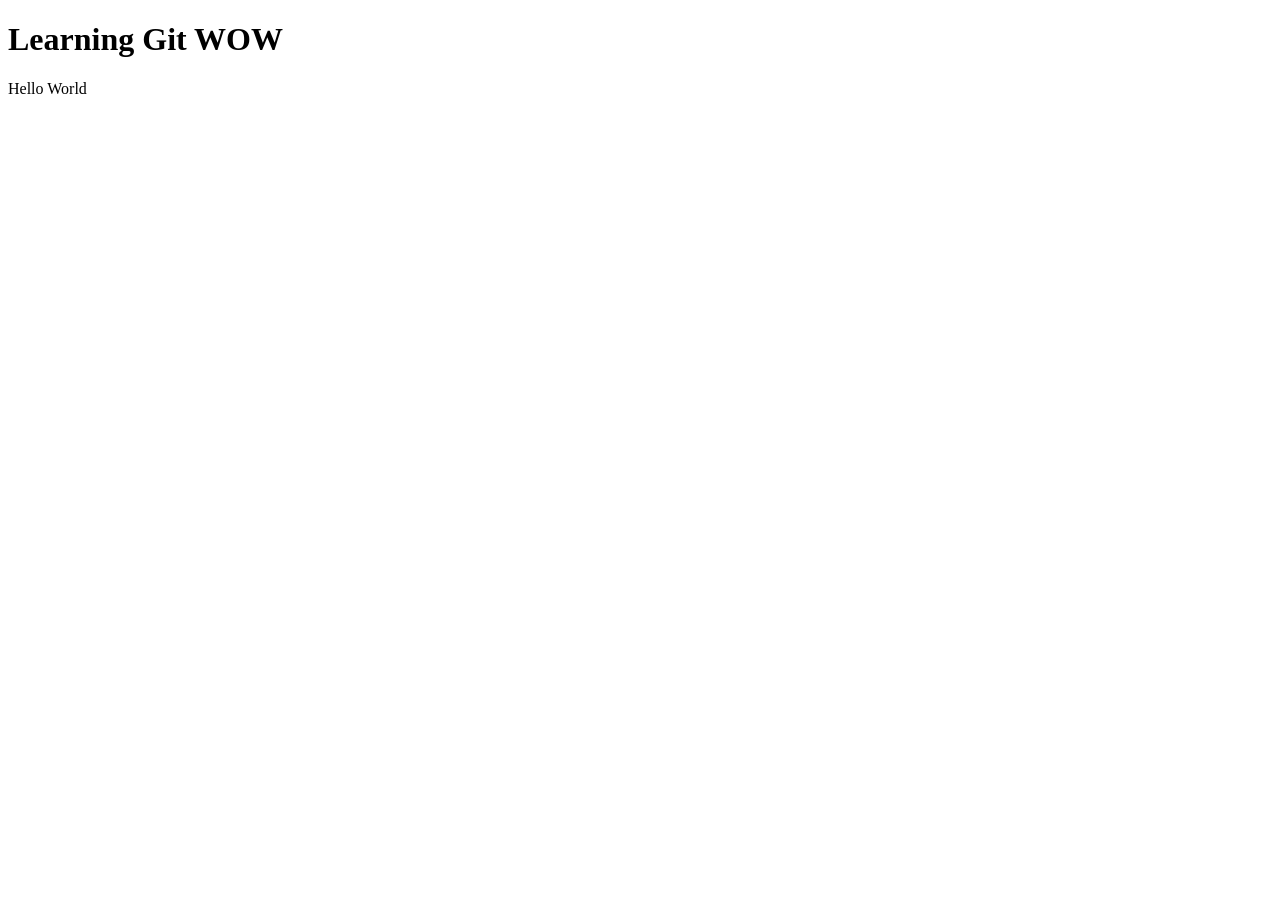
==== index.html @ 1390d3b0 "Create index.html Getting this off the ground." ====
<!DOCTYPE html>
<html lang="en">
<head>
    <meta charset="UTF-8">
    <meta name="viewport" content="width=device-width, initial-scale=1.0">
    <title>learning-git</title>
</head>
<body>
    <h1>Learning Git WOW</h1>
    <p>Hello World</p>
</body>
</html>
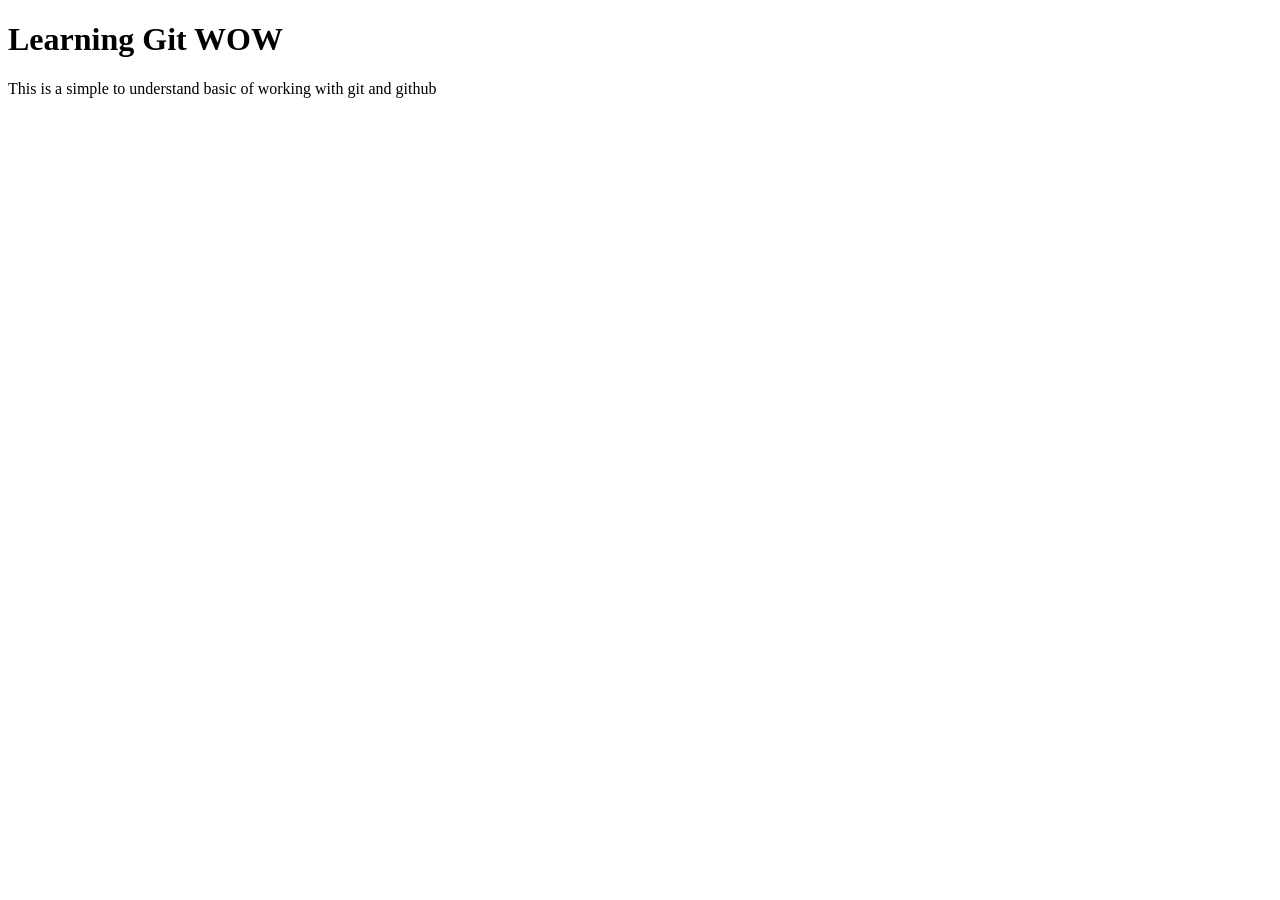
==== commit df40982c: "Add simple website description" ====
--- a/index.html
+++ b/index.html
@@ -7,6 +7,6 @@
 </head>
 <body>
     <h1>Learning Git WOW</h1>
-    <p>Hello World</p>
+    <p>This is a simple to understand basic of working with git and github</p>
 </body>
 </html>
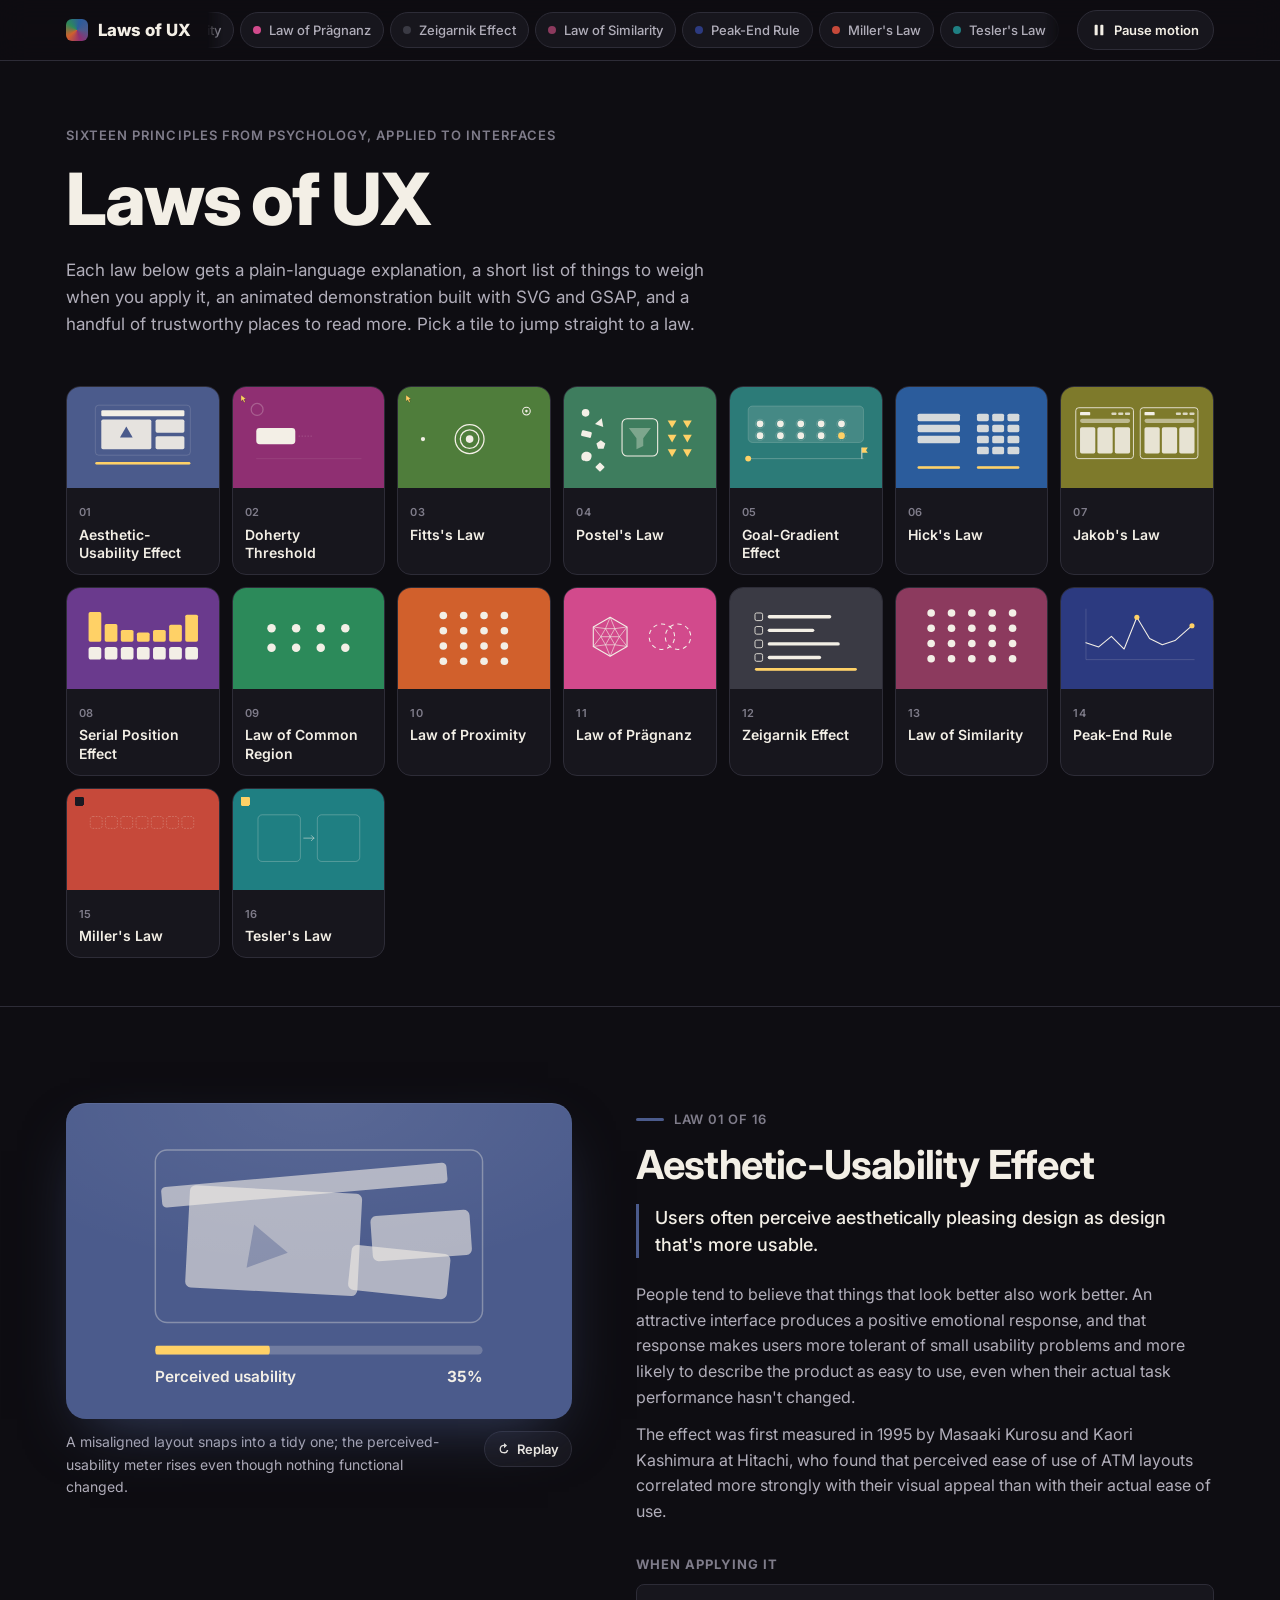
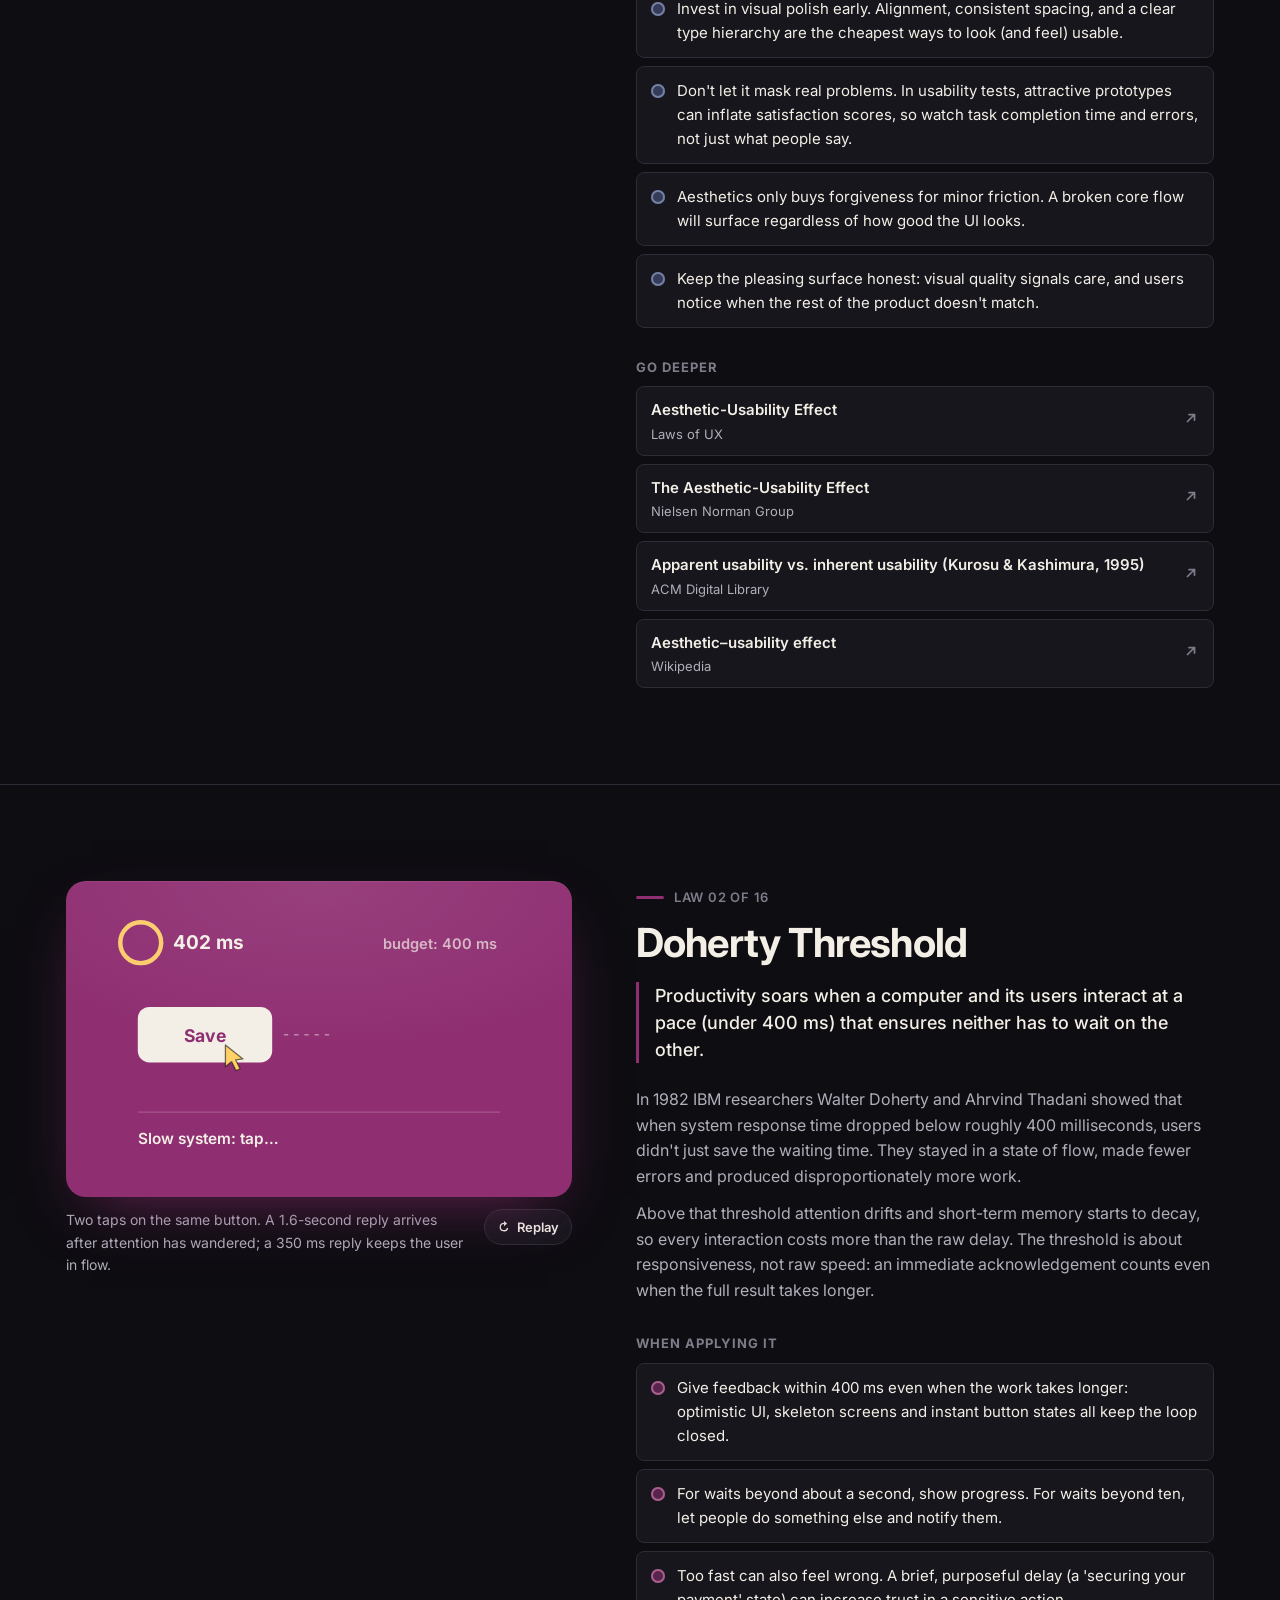
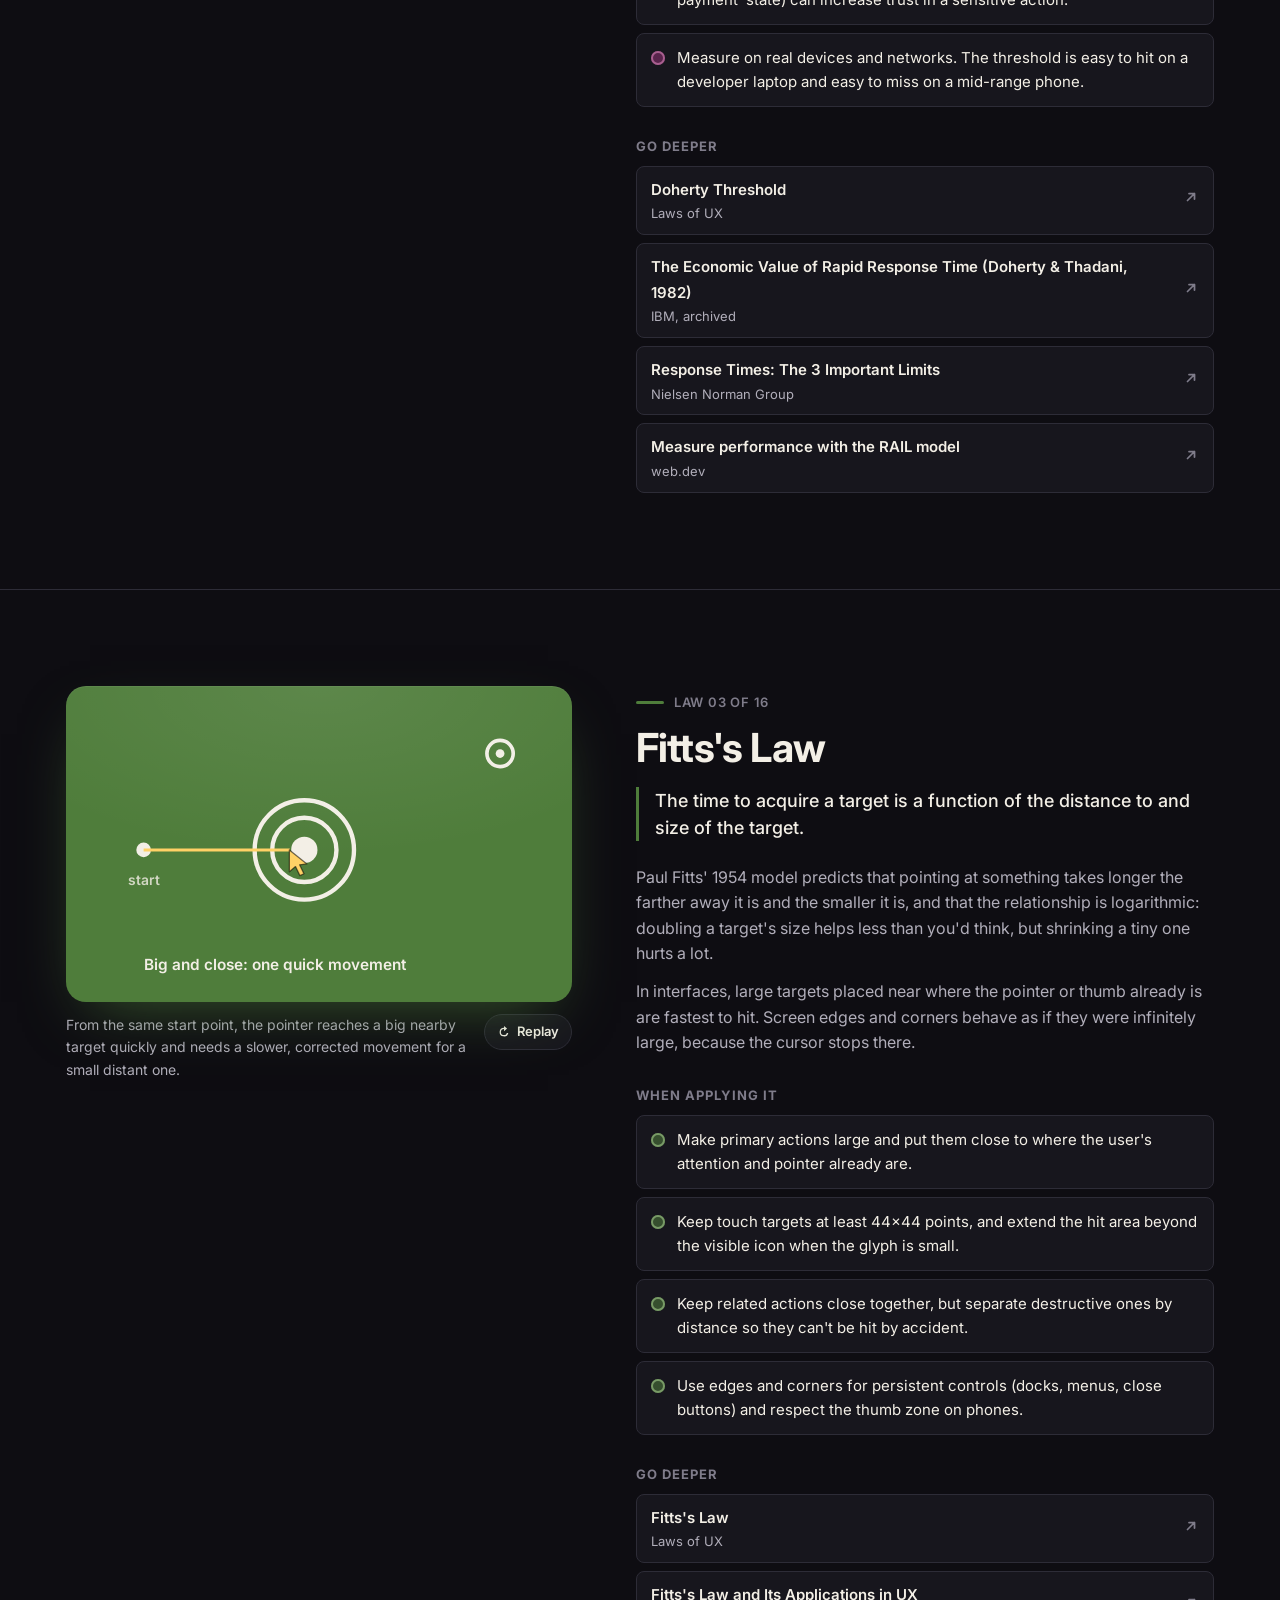
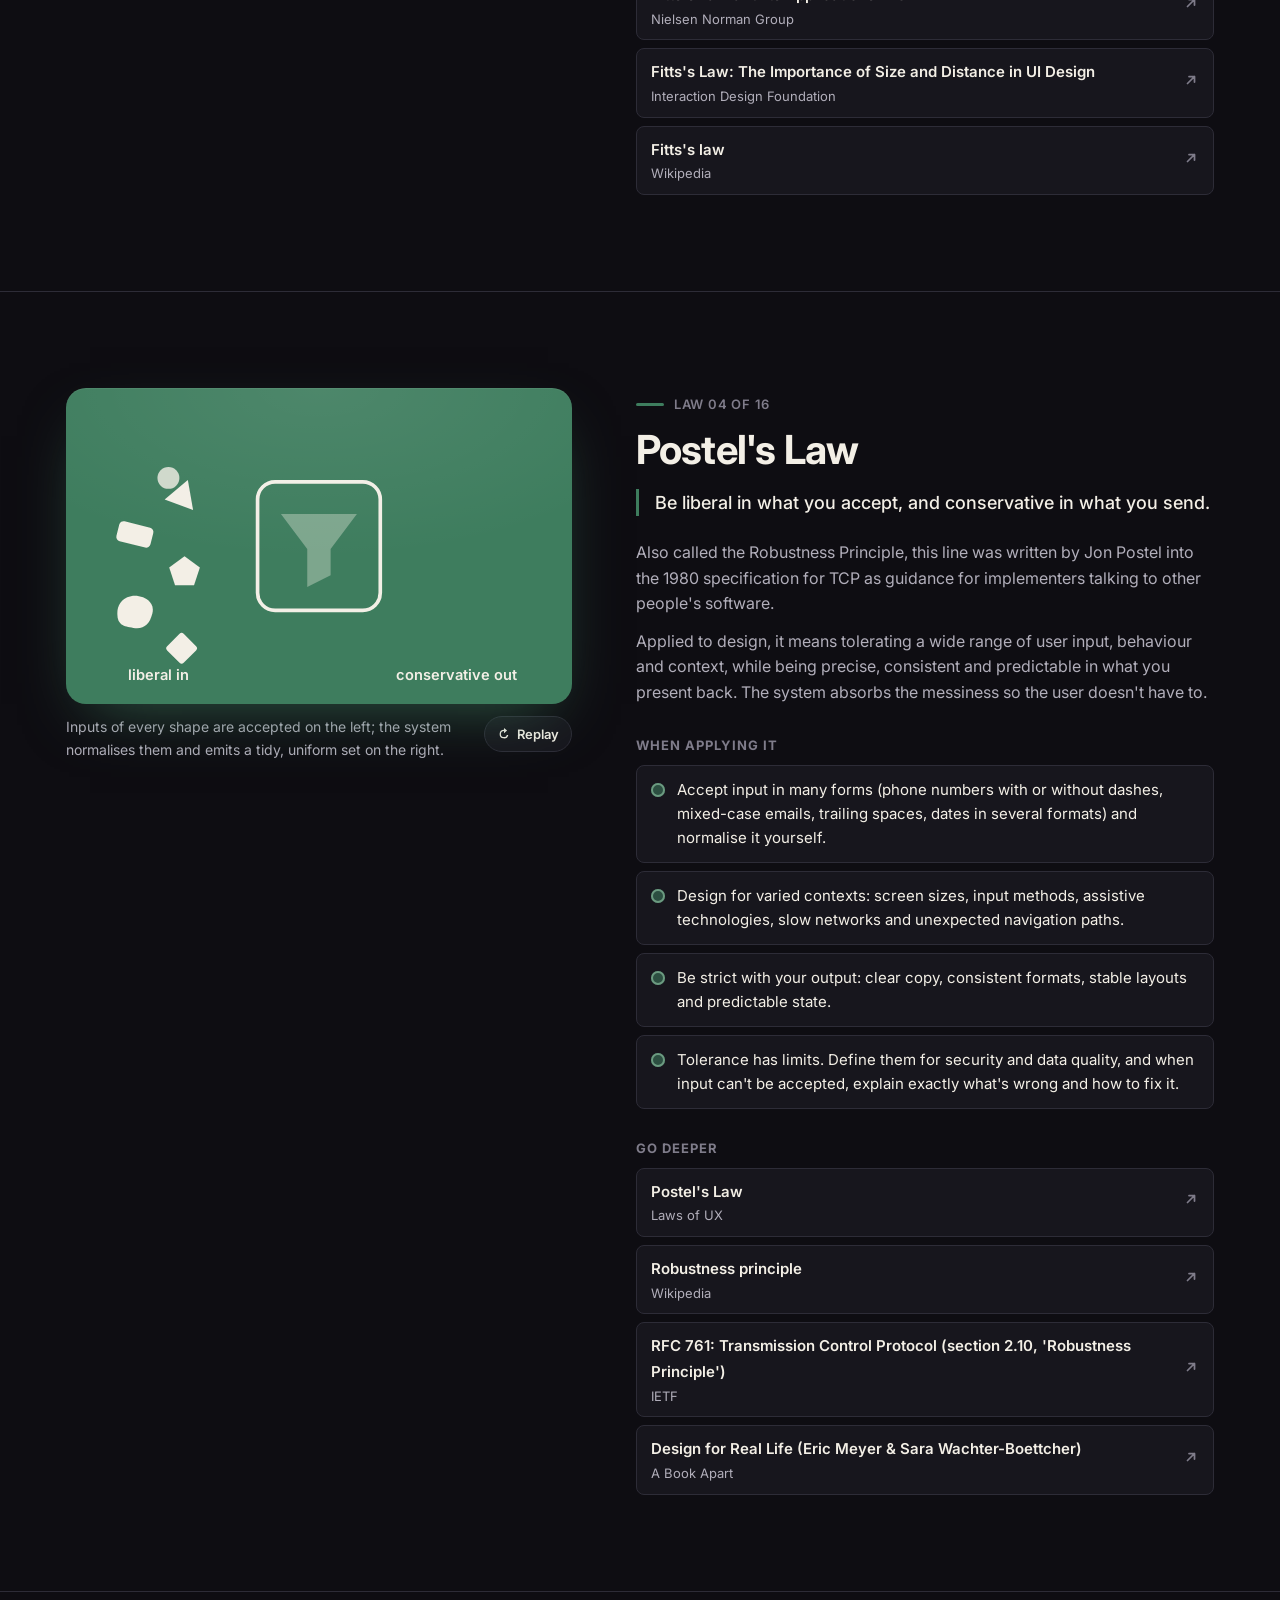
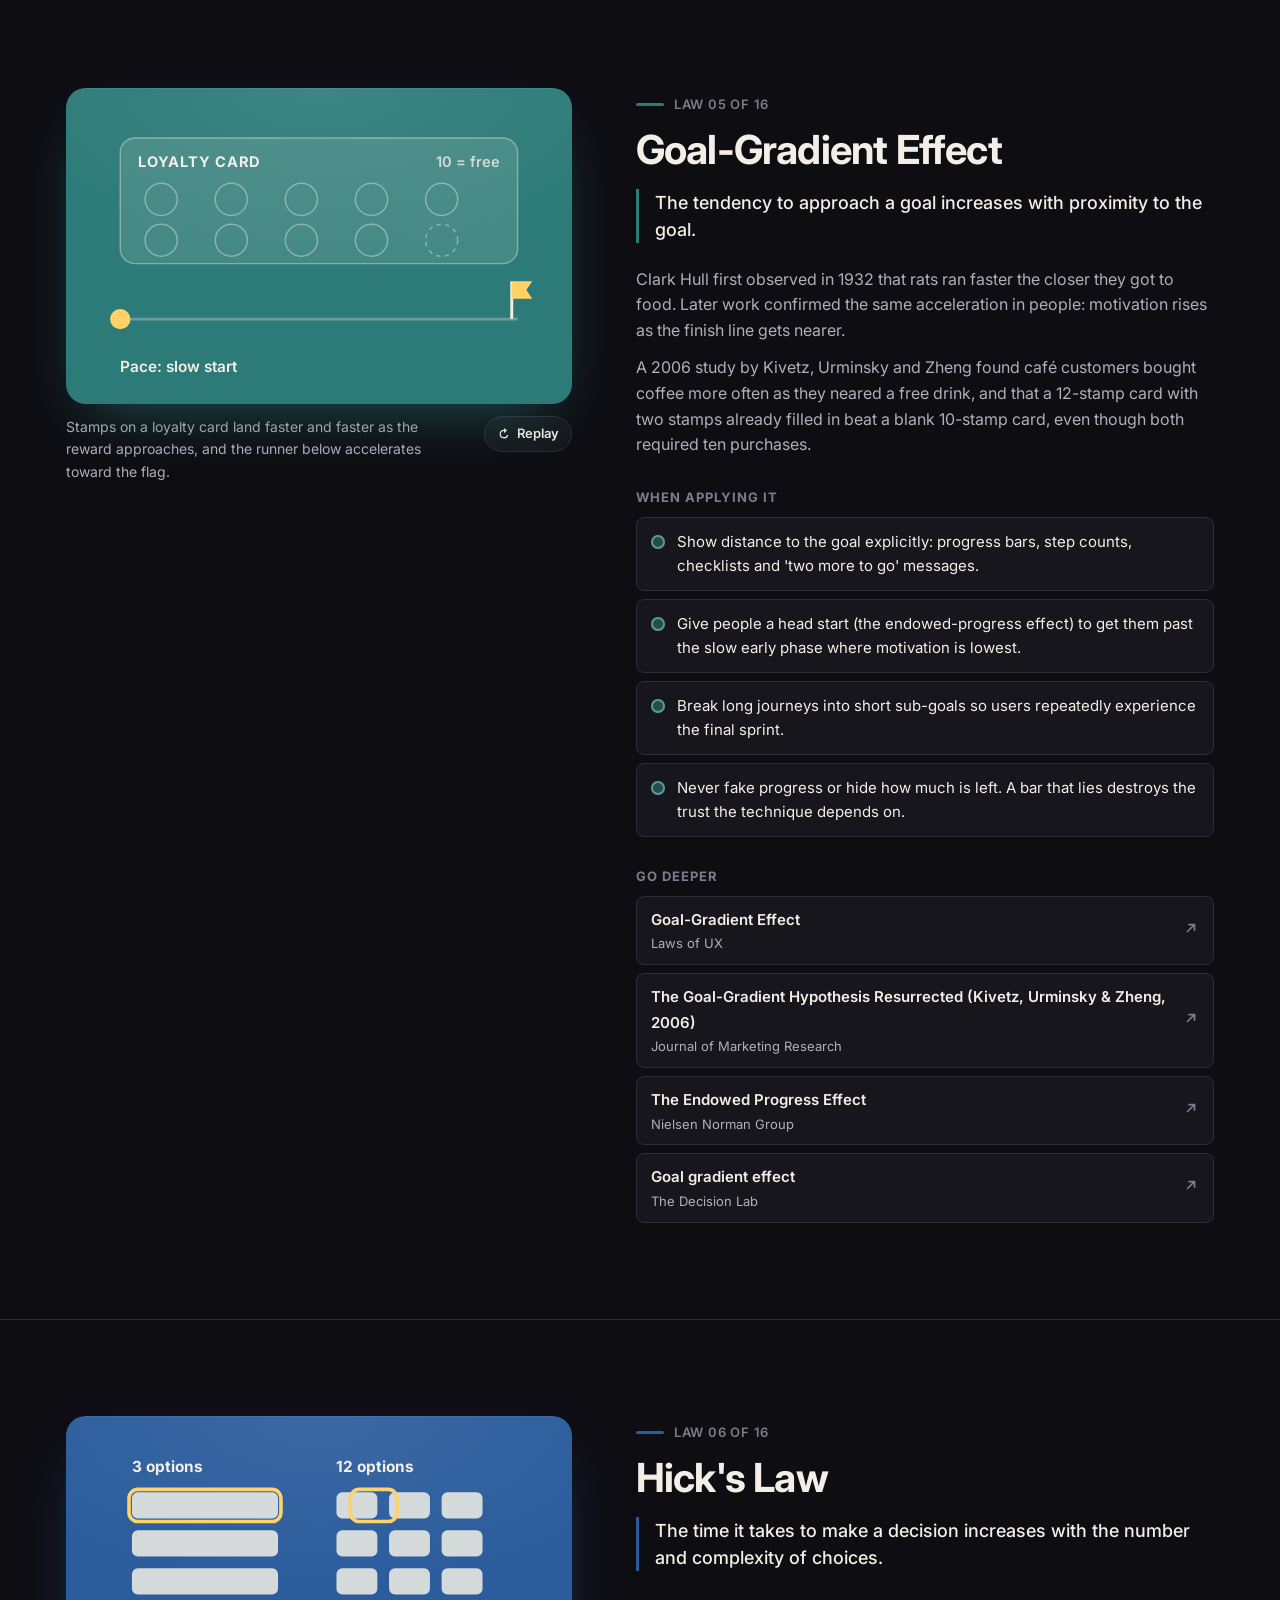
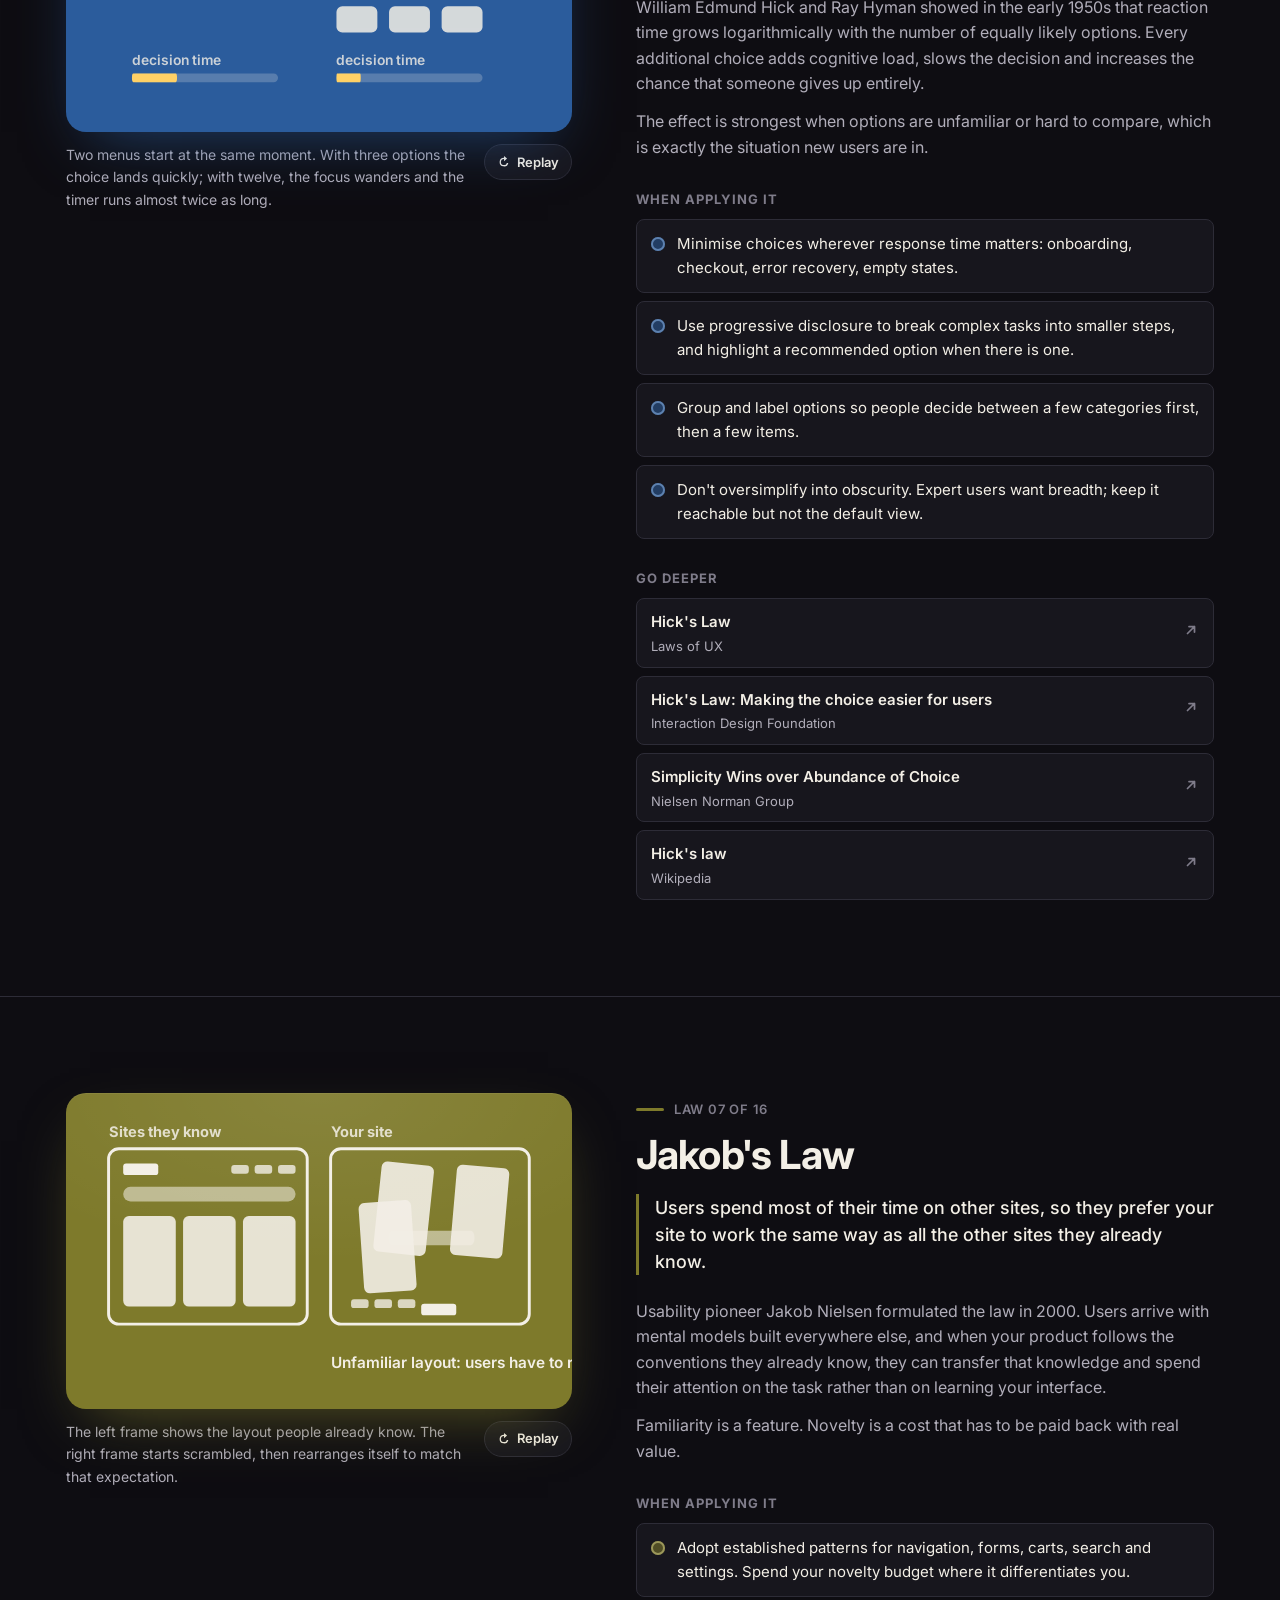
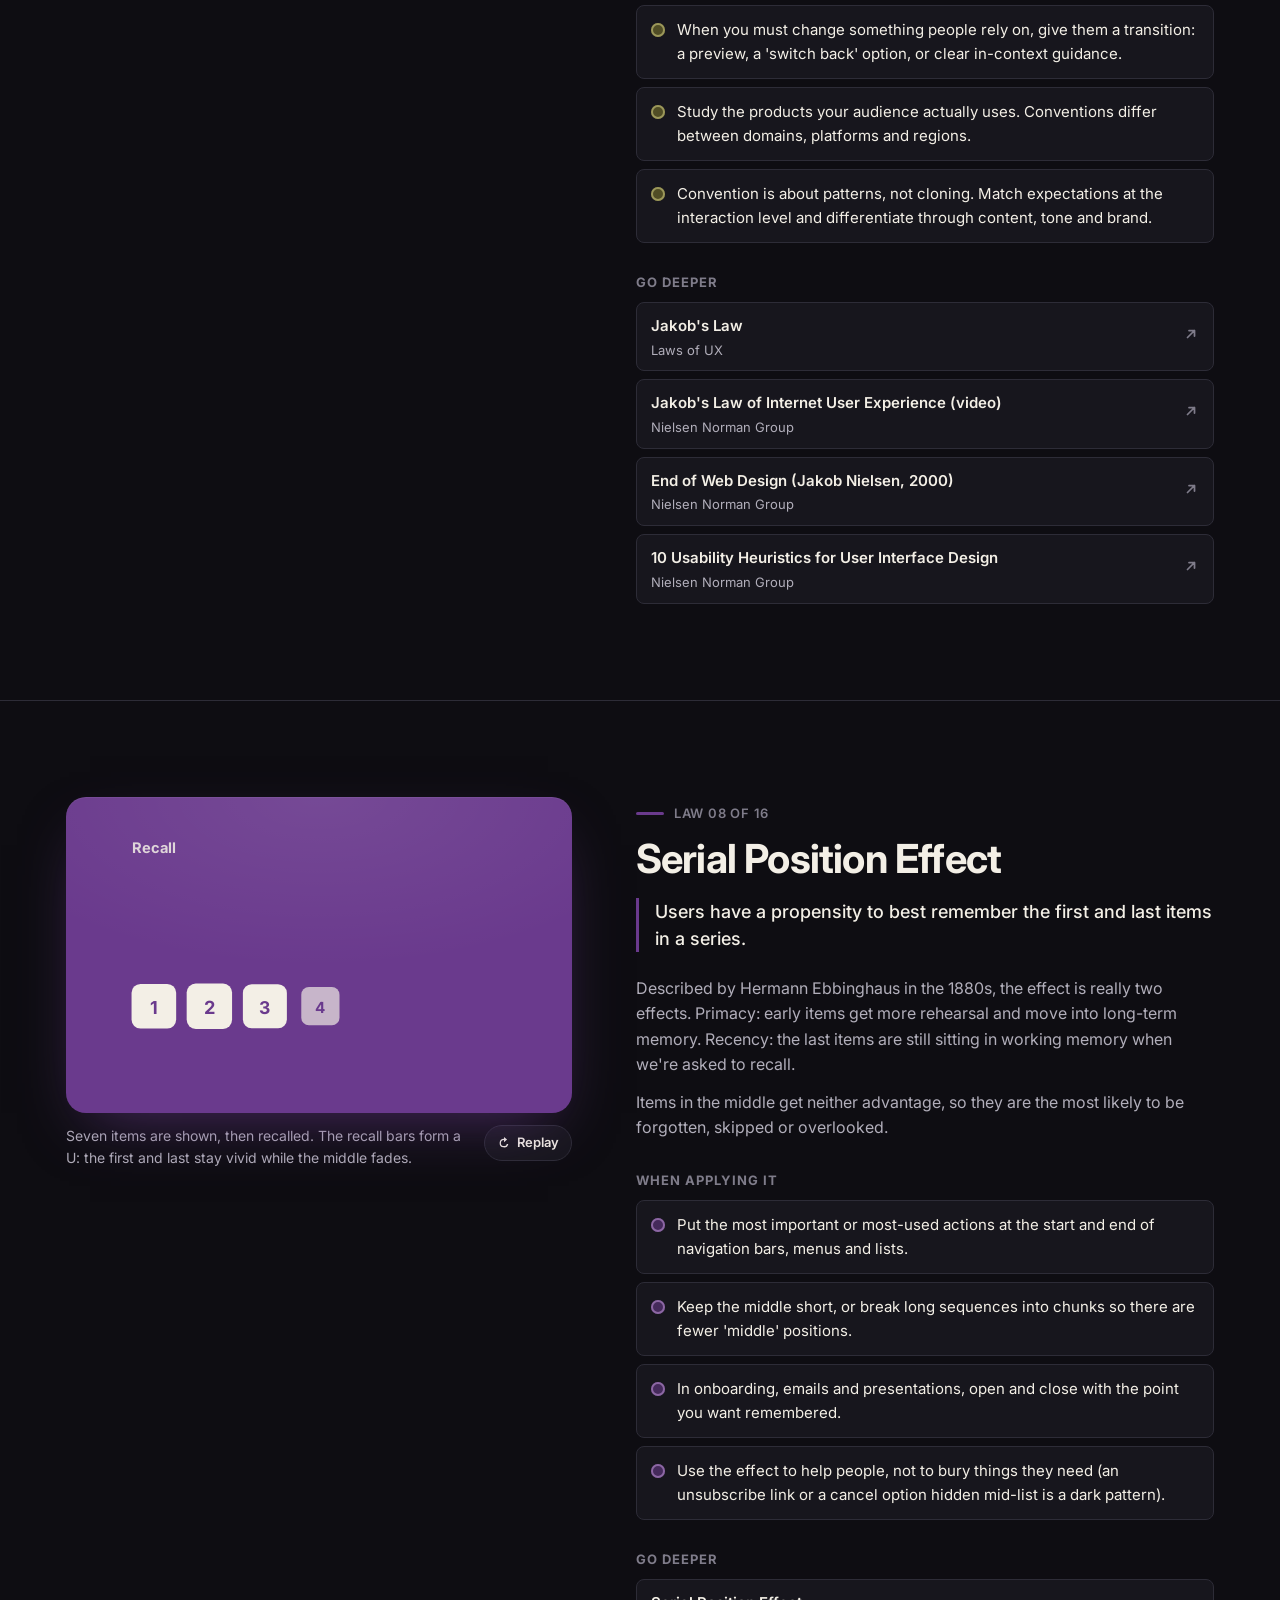
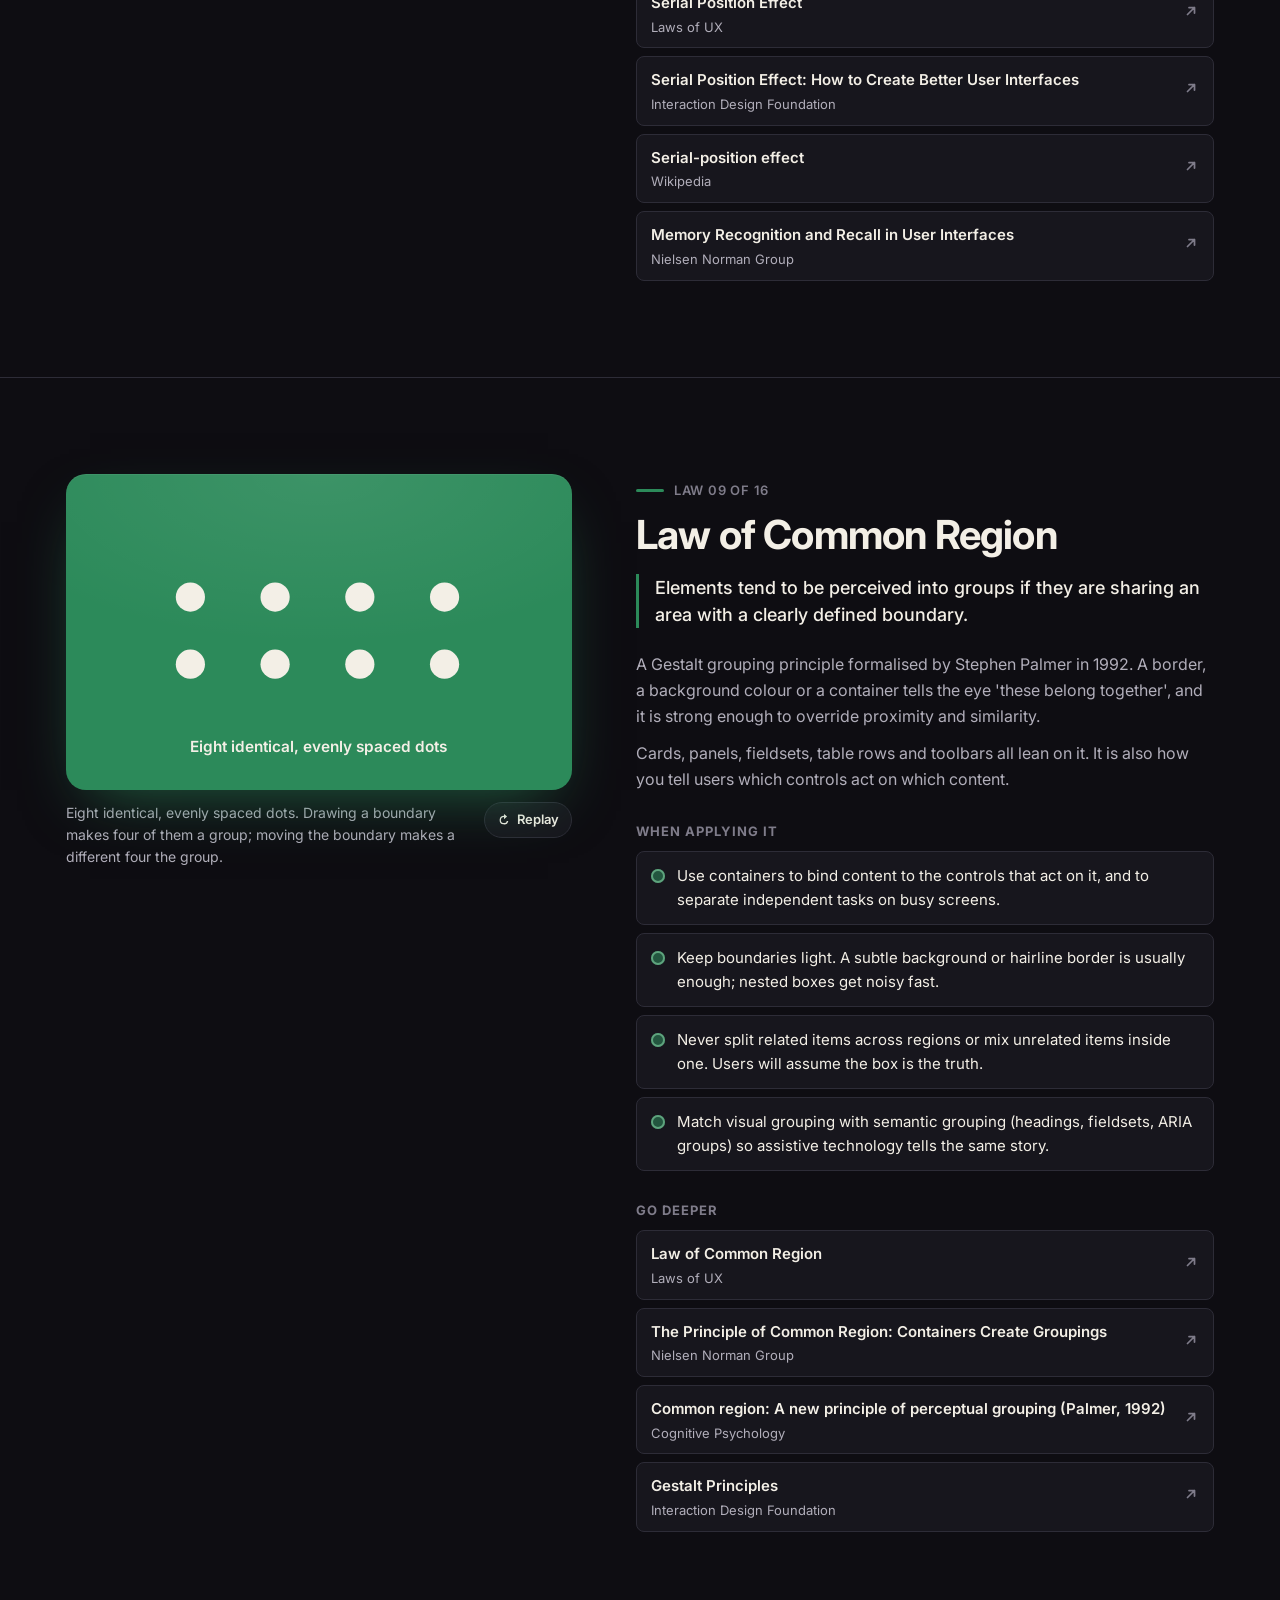
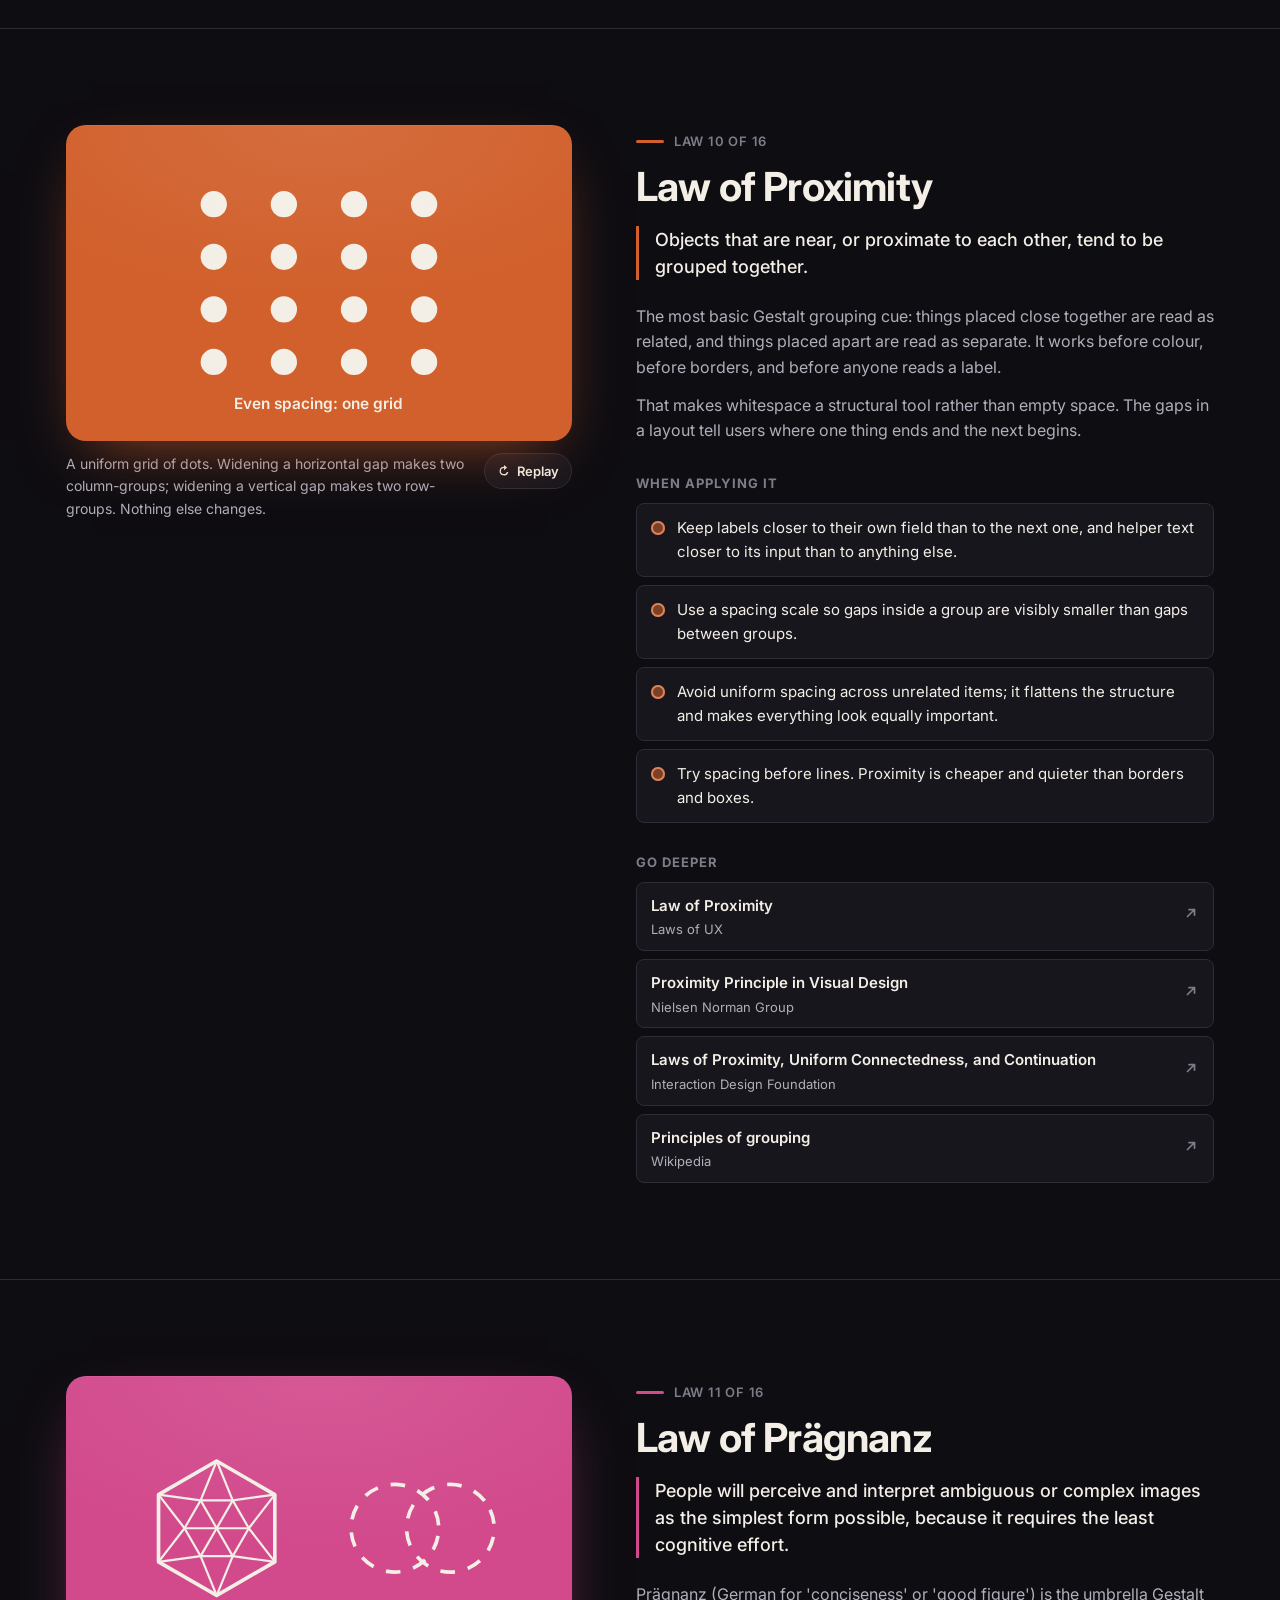
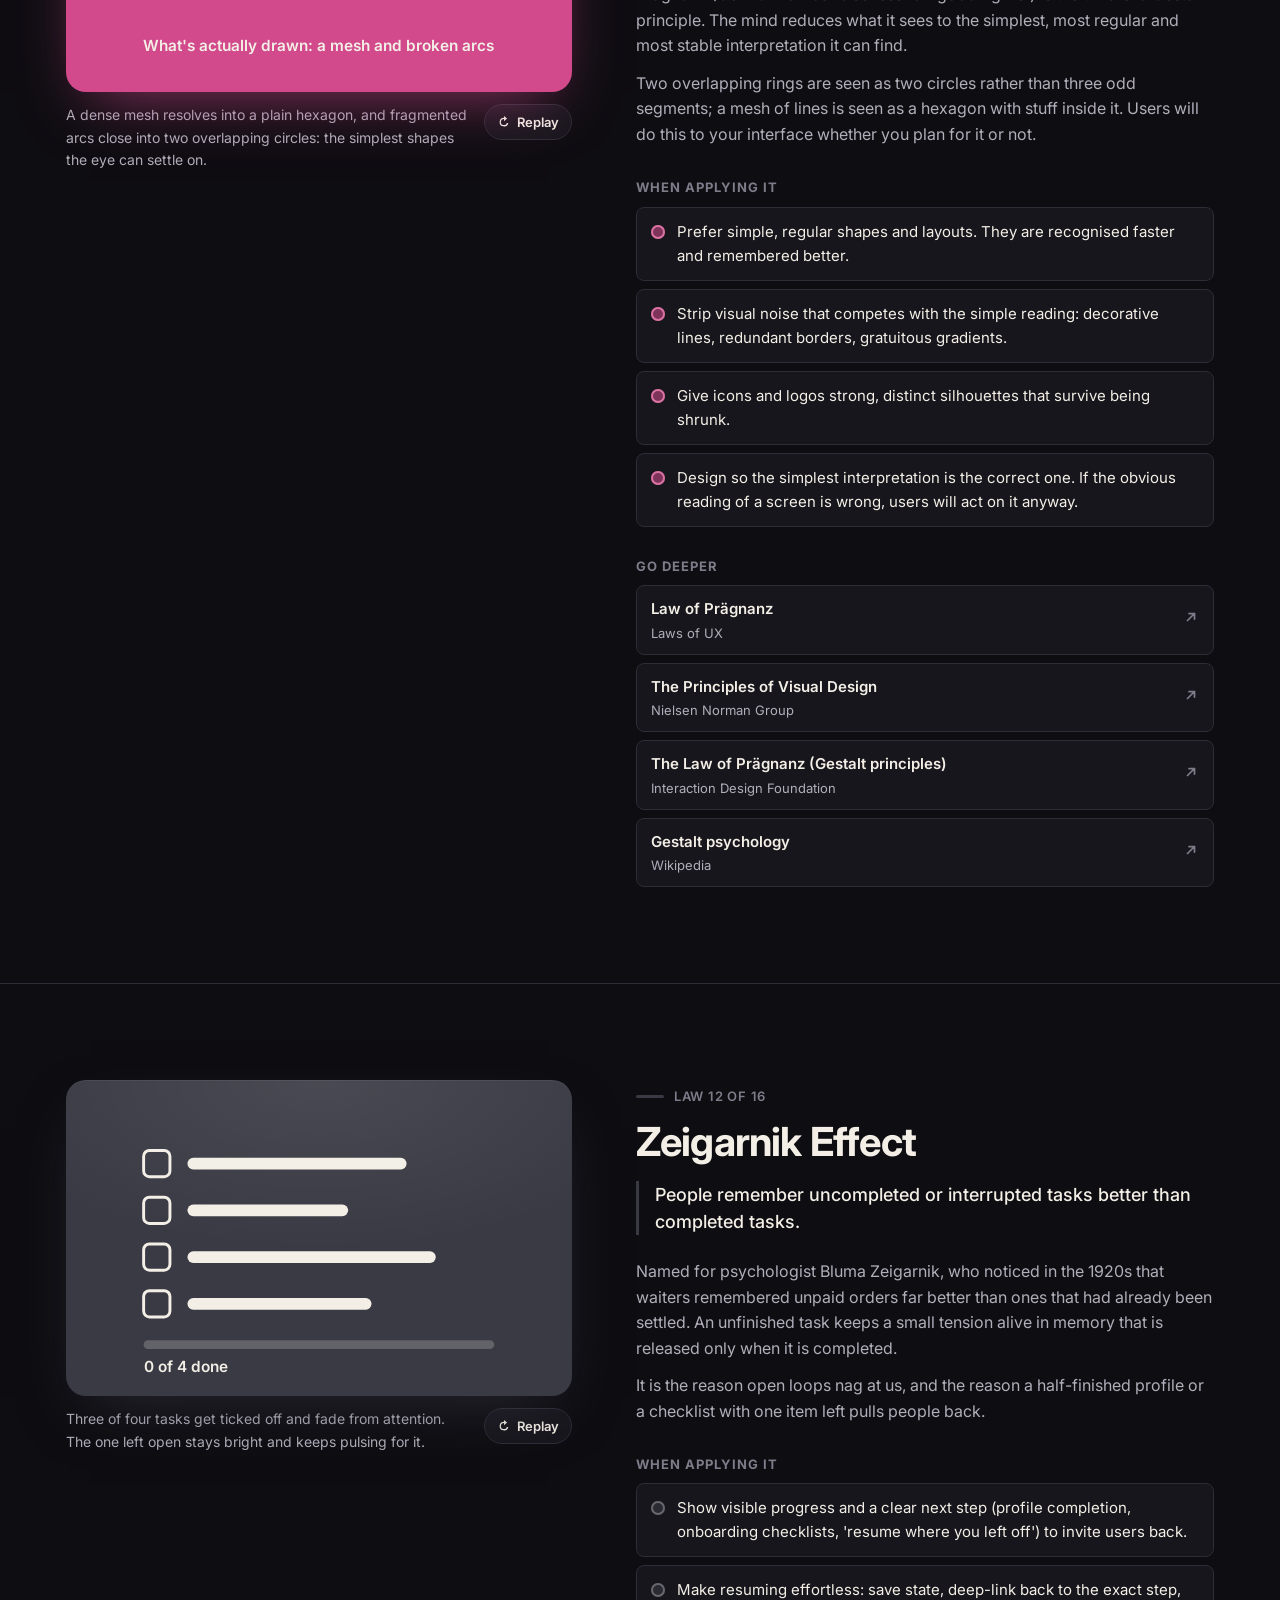
==== commit e743d1e5: "Add full site: Laws of UX with animations and styles Co-Authored-By: Claude Sonnet 4.6 <noreply@anth" ====
--- a/index.html
+++ b/index.html
@@ -1,12 +1,92 @@
 <!DOCTYPE html>
 <html lang="en">
 <head>
-    <meta charset="UTF-8">
-    <meta name="viewport" content="width=device-width, initial-scale=1.0">
-    <title>learning-git</title>
+  <meta charset="UTF-8">
+  <meta name="viewport" content="width=device-width, initial-scale=1.0">
+  <title>Laws of UX — 16 principles, explained and animated</title>
+  <meta name="description" content="An interactive guide to sixteen laws of UX: what each one means, how to apply it, an animated SVG demonstration, and further reading.">
+  <link rel="preconnect" href="https://fonts.googleapis.com">
+  <link rel="preconnect" href="https://fonts.gstatic.com" crossorigin>
+  <link href="https://fonts.googleapis.com/css2?family=Inter:wght@400;500;600;700;800&display=swap" rel="stylesheet">
+  <link rel="stylesheet" href="styles.css">
 </head>
 <body>
-    <h1>Learning Git WOW</h1>
-    <p>This is a simple to understand basic of working with git and github</p>
+  <a class="skip-link" href="#main">Skip to content</a>
+
+  <header class="site-header">
+    <div class="site-header__inner">
+      <a class="brand" href="#top" aria-label="Laws of UX, back to top">
+        <span class="brand__mark" aria-hidden="true"></span>
+        <span>Laws of UX</span>
+      </a>
+      <nav class="law-nav" aria-label="Jump to a law">
+        <ul class="law-nav__list" id="law-nav"></ul>
+      </nav>
+      <button class="motion-toggle" id="motion-toggle" type="button" aria-pressed="false">
+        <svg class="motion-toggle__icon motion-toggle__icon--pause" viewBox="0 0 16 16" aria-hidden="true"><rect x="3" y="2" width="3.5" height="12" rx="1"/><rect x="9.5" y="2" width="3.5" height="12" rx="1"/></svg>
+        <svg class="motion-toggle__icon motion-toggle__icon--play" viewBox="0 0 16 16" aria-hidden="true"><path d="M4 2.5v11l9-5.5z"/></svg>
+        <span class="motion-toggle__label">Pause motion</span>
+      </button>
+    </div>
+  </header>
+
+  <main id="main" tabindex="-1">
+    <section class="hero" id="top" aria-labelledby="hero-title">
+      <p class="eyebrow">Sixteen principles from psychology, applied to interfaces</p>
+      <h1 id="hero-title">Laws of UX</h1>
+      <p class="hero__lede">
+        Each law below gets a plain-language explanation, a short list of things to weigh when you apply it,
+        an animated demonstration built with SVG and GSAP, and a handful of trustworthy places to read more.
+        Pick a tile to jump straight to a law.
+      </p>
+      <ul class="overview" id="overview" aria-label="All sixteen laws"></ul>
+    </section>
+
+    <div id="laws"></div>
+  </main>
+
+  <footer class="site-footer">
+    <p>
+      Built with plain HTML, CSS and JavaScript. Animations use
+      <a href="https://gsap.com/" rel="noopener">GSAP</a>. Law summaries follow the wording popularised by
+      <a href="https://lawsofux.com/" rel="noopener">Laws of UX</a> by Jon Yablonski; the research citations link to the original sources.
+    </p>
+  </footer>
+
+  <template id="law-template">
+    <article class="law">
+      <div class="law__inner">
+        <figure class="law__figure">
+          <div class="tile">
+            <div class="tile__svg"></div>
+          </div>
+          <figcaption class="law__caption">
+            <span class="law__caption-text"></span>
+            <button class="replay" type="button">
+              <svg viewBox="0 0 16 16" aria-hidden="true"><path d="M8 3a5 5 0 1 0 4.9 6h-1.6A3.5 3.5 0 1 1 8 4.5V7l3.5-3L8 1z"/></svg>
+              Replay
+            </button>
+          </figcaption>
+        </figure>
+
+        <div class="law__content">
+          <p class="law__index"></p>
+          <h2 class="law__title"></h2>
+          <p class="law__tagline"></p>
+          <div class="law__description"></div>
+
+          <h3 class="law__subhead">When applying it</h3>
+          <ul class="law__list law__list--considerations"></ul>
+
+          <h3 class="law__subhead">Go deeper</h3>
+          <ul class="law__list law__list--resources"></ul>
+        </div>
+      </div>
+    </article>
+  </template>
+
+  <script src="https://cdn.jsdelivr.net/npm/gsap@3.12.5/dist/gsap.min.js" defer></script>
+  <script src="data.js" defer></script>
+  <script src="app.js" defer></script>
 </body>
-</html>+</html>
--- a/styles.css
+++ b/styles.css
@@ -0,0 +1,501 @@
+/* ------------------------------------------------------------------
+   Design tokens
+   ------------------------------------------------------------------ */
+:root {
+  --bg: #0e0d12;
+  --surface: #17161d;
+  --surface-2: #201f28;
+  --border: #2d2c37;
+  --border-strong: #3d3c49;
+  --text: #f3efe6;
+  --text-muted: #b1aeba;
+  --text-faint: #7f7c8a;
+  --ink: #f3efe6;          /* glyph colour inside tiles */
+  --hi: #ffd166;           /* highlight colour inside tiles (overridden per law) */
+  --focus: #9ad1ff;
+
+  --font: "Inter", system-ui, -apple-system, "Segoe UI", Roboto, sans-serif;
+
+  --space-1: 4px;
+  --space-2: 8px;
+  --space-3: 12px;
+  --space-4: 16px;
+  --space-5: 24px;
+  --space-6: 32px;
+  --space-7: 48px;
+  --space-8: 64px;
+  --space-9: 96px;
+
+  --radius-sm: 8px;
+  --radius: 14px;
+  --radius-lg: 20px;
+
+  --header-h: 60px;
+  --max-w: 1180px;
+  --ease-out: cubic-bezier(0.22, 1, 0.36, 1);
+}
+
+/* ------------------------------------------------------------------
+   Base
+   ------------------------------------------------------------------ */
+*,
+*::before,
+*::after { box-sizing: border-box; }
+
+html {
+  scroll-behavior: smooth;
+  scroll-padding-top: calc(var(--header-h) + 16px);
+}
+
+body {
+  margin: 0;
+  font-family: var(--font);
+  font-size: 1rem;
+  line-height: 1.6;
+  color: var(--text);
+  background: var(--bg);
+  -webkit-font-smoothing: antialiased;
+  text-rendering: optimizeLegibility;
+}
+
+h1, h2, h3 {
+  margin: 0;
+  line-height: 1.15;
+  letter-spacing: -0.01em;
+  font-weight: 700;
+}
+
+p { margin: 0; }
+ul { margin: 0; padding: 0; list-style: none; }
+a { color: inherit; }
+button { font: inherit; color: inherit; cursor: pointer; }
+svg text { font-family: var(--font); }
+
+:focus-visible {
+  outline: 3px solid var(--focus);
+  outline-offset: 3px;
+  border-radius: 4px;
+}
+
+.skip-link {
+  position: absolute;
+  left: 16px;
+  top: -100px;
+  z-index: 100;
+  padding: 10px 14px;
+  background: var(--text);
+  color: var(--bg);
+  border-radius: var(--radius-sm);
+  font-weight: 600;
+  text-decoration: none;
+}
+.skip-link:focus { top: 12px; }
+
+/* ------------------------------------------------------------------
+   Header / navigation
+   ------------------------------------------------------------------ */
+.site-header {
+  position: sticky;
+  top: 0;
+  z-index: 50;
+  background: color-mix(in srgb, var(--bg) 86%, transparent);
+  backdrop-filter: blur(14px);
+  -webkit-backdrop-filter: blur(14px);
+  border-bottom: 1px solid var(--border);
+}
+
+.site-header__inner {
+  display: flex;
+  align-items: center;
+  gap: var(--space-4);
+  height: var(--header-h);
+  max-width: var(--max-w);
+  margin: 0 auto;
+  padding: 0 var(--space-4);
+}
+
+.brand {
+  display: inline-flex;
+  align-items: center;
+  gap: 10px;
+  font-weight: 800;
+  font-size: 1.05rem;
+  text-decoration: none;
+  white-space: nowrap;
+  flex-shrink: 0;
+}
+
+.brand__mark {
+  width: 22px;
+  height: 22px;
+  border-radius: 6px;
+  background:
+    conic-gradient(from 90deg, #4b5b8c, #8f2f72, #d1602c, #2c8a5a, #2b5c9c, #4b5b8c);
+}
+
+.law-nav {
+  flex: 1 1 auto;
+  min-width: 0;
+}
+
+.law-nav__list {
+  display: flex;
+  gap: 6px;
+  overflow-x: auto;
+  scrollbar-width: none;
+  padding: 4px 2px;
+  -webkit-overflow-scrolling: touch;
+  mask-image: linear-gradient(90deg, transparent, #000 16px, #000 calc(100% - 16px), transparent);
+}
+.law-nav__list::-webkit-scrollbar { display: none; }
+
+.law-nav__link {
+  display: inline-flex;
+  align-items: center;
+  gap: 8px;
+  height: 36px;
+  padding: 0 12px;
+  border-radius: 999px;
+  border: 1px solid var(--border);
+  background: var(--surface);
+  color: var(--text-muted);
+  font-size: 0.8125rem;
+  font-weight: 500;
+  white-space: nowrap;
+  text-decoration: none;
+  transition: background 180ms, color 180ms, border-color 180ms;
+}
+.law-nav__link:hover { color: var(--text); border-color: var(--border-strong); }
+.law-nav__link.is-active {
+  color: var(--text);
+  background: var(--surface-2);
+  border-color: var(--law-color);
+}
+.law-nav__dot {
+  width: 8px;
+  height: 8px;
+  border-radius: 50%;
+  background: var(--law-color);
+  flex-shrink: 0;
+}
+
+.motion-toggle {
+  display: inline-flex;
+  align-items: center;
+  gap: 8px;
+  height: 40px;
+  padding: 0 14px;
+  border-radius: 999px;
+  border: 1px solid var(--border);
+  background: var(--surface);
+  color: var(--text);
+  font-size: 0.8125rem;
+  font-weight: 600;
+  white-space: nowrap;
+  flex-shrink: 0;
+  transition: background 180ms, border-color 180ms;
+}
+.motion-toggle:hover { border-color: var(--border-strong); background: var(--surface-2); }
+.motion-toggle__icon { width: 14px; height: 14px; fill: currentColor; }
+.motion-toggle__icon--play { display: none; }
+.motion-toggle[aria-pressed="true"] .motion-toggle__icon--pause { display: none; }
+.motion-toggle[aria-pressed="true"] .motion-toggle__icon--play { display: block; }
+
+@media (max-width: 640px) {
+  .motion-toggle__label { position: absolute; width: 1px; height: 1px; overflow: hidden; clip: rect(0 0 0 0); }
+  .motion-toggle { width: 40px; padding: 0; justify-content: center; }
+}
+
+/* ------------------------------------------------------------------
+   Hero + overview grid
+   ------------------------------------------------------------------ */
+.hero {
+  max-width: var(--max-w);
+  margin: 0 auto;
+  padding: var(--space-8) var(--space-4) var(--space-7);
+}
+
+.eyebrow {
+  font-size: 0.8125rem;
+  font-weight: 600;
+  letter-spacing: 0.08em;
+  text-transform: uppercase;
+  color: var(--text-faint);
+  margin-bottom: var(--space-3);
+}
+
+.hero h1 {
+  font-size: clamp(2.5rem, 7vw, 4.5rem);
+  font-weight: 800;
+  letter-spacing: -0.03em;
+}
+
+.hero__lede {
+  max-width: 62ch;
+  margin-top: var(--space-4);
+  font-size: 1.0625rem;
+  color: var(--text-muted);
+}
+
+.overview {
+  display: grid;
+  grid-template-columns: repeat(auto-fill, minmax(150px, 1fr));
+  gap: var(--space-3);
+  margin-top: var(--space-7);
+}
+
+.overview__link {
+  display: flex;
+  flex-direction: column;
+  height: 100%;
+  border-radius: var(--radius);
+  background: var(--surface);
+  border: 1px solid var(--border);
+  overflow: hidden;
+  text-decoration: none;
+  transition: transform 220ms var(--ease-out), border-color 220ms;
+}
+.overview__link:hover { transform: translateY(-3px); border-color: var(--border-strong); }
+.overview__link:active { transform: translateY(-1px) scale(0.99); }
+
+.overview__tile {
+  aspect-ratio: 16 / 10;
+  background: var(--tile);
+  color: var(--ink);
+  padding: 8px;
+}
+.overview__tile svg { width: 100%; height: 100%; display: block; }
+.overview__tile svg text { display: none; } /* thumbnails stay glyph-only */
+
+.overview__body {
+  padding: 10px 12px 12px;
+}
+.overview__num {
+  font-size: 0.6875rem;
+  font-weight: 600;
+  color: var(--text-faint);
+  letter-spacing: 0.04em;
+}
+.overview__name {
+  display: block;
+  margin-top: 2px;
+  font-size: 0.875rem;
+  font-weight: 600;
+  line-height: 1.3;
+}
+
+/* ------------------------------------------------------------------
+   Law sections
+   ------------------------------------------------------------------ */
+.law {
+  border-top: 1px solid var(--border);
+  scroll-margin-top: calc(var(--header-h) + 8px);
+}
+
+.law__inner {
+  display: grid;
+  grid-template-columns: 1fr;
+  gap: var(--space-6);
+  max-width: var(--max-w);
+  margin: 0 auto;
+  padding: var(--space-7) var(--space-4);
+}
+
+@media (min-width: 900px) {
+  .law__inner {
+    grid-template-columns: minmax(0, 7fr) minmax(0, 8fr);
+    gap: var(--space-8);
+    padding-top: var(--space-9);
+    padding-bottom: var(--space-9);
+  }
+  .law__figure {
+    position: sticky;
+    top: calc(var(--header-h) + 24px);
+    align-self: start;
+  }
+}
+
+.law__figure { margin: 0; }
+
+.tile {
+  position: relative;
+  aspect-ratio: 16 / 10;
+  border-radius: var(--radius-lg);
+  background: var(--tile);
+  color: var(--ink);
+  overflow: hidden;
+  box-shadow:
+    0 1px 0 rgba(255, 255, 255, 0.06) inset,
+    0 24px 60px -24px color-mix(in srgb, var(--tile) 70%, transparent);
+}
+.tile::after {
+  /* soft vignette, like the printed poster */
+  content: "";
+  position: absolute;
+  inset: 0;
+  pointer-events: none;
+  background: radial-gradient(120% 90% at 50% 0%, rgba(255,255,255,0.08), transparent 60%);
+}
+.tile__svg { position: absolute; inset: 0; padding: 12px; }
+.tile__svg svg { width: 100%; height: 100%; display: block; overflow: visible; }
+
+.law__caption {
+  display: flex;
+  align-items: flex-start;
+  justify-content: space-between;
+  gap: var(--space-4);
+  margin-top: var(--space-3);
+  font-size: 0.875rem;
+  color: var(--text-muted);
+}
+
+.replay {
+  display: inline-flex;
+  align-items: center;
+  gap: 6px;
+  height: 36px;
+  padding: 0 12px;
+  flex-shrink: 0;
+  border-radius: 999px;
+  border: 1px solid var(--border);
+  background: var(--surface);
+  color: var(--text);
+  font-size: 0.8125rem;
+  font-weight: 600;
+  transition: background 180ms, border-color 180ms, transform 120ms;
+}
+.replay:hover { background: var(--surface-2); border-color: var(--border-strong); }
+.replay:active { transform: scale(0.97); }
+.replay svg { width: 14px; height: 14px; fill: currentColor; }
+.replay[hidden] { display: none; }
+
+.law__index {
+  display: inline-flex;
+  align-items: center;
+  gap: 10px;
+  font-size: 0.8125rem;
+  font-weight: 600;
+  letter-spacing: 0.06em;
+  text-transform: uppercase;
+  color: var(--text-faint);
+}
+.law__index::before {
+  content: "";
+  width: 28px;
+  height: 3px;
+  border-radius: 2px;
+  background: var(--tile);
+}
+
+.law__title {
+  margin-top: var(--space-3);
+  font-size: clamp(1.75rem, 3.6vw, 2.5rem);
+  letter-spacing: -0.02em;
+}
+
+.law__tagline {
+  margin-top: var(--space-4);
+  padding-left: var(--space-4);
+  border-left: 3px solid var(--tile);
+  font-size: 1.125rem;
+  line-height: 1.5;
+  font-weight: 500;
+}
+
+.law__description {
+  margin-top: var(--space-5);
+  color: var(--text-muted);
+  max-width: 68ch;
+}
+.law__description p + p { margin-top: var(--space-3); }
+
+.law__subhead {
+  margin-top: var(--space-6);
+  font-size: 0.8125rem;
+  font-weight: 700;
+  letter-spacing: 0.08em;
+  text-transform: uppercase;
+  color: var(--text-faint);
+}
+
+.law__list { margin-top: var(--space-3); display: grid; gap: var(--space-2); }
+
+.law__list--considerations li {
+  position: relative;
+  padding: 12px 14px 12px 40px;
+  border-radius: var(--radius-sm);
+  background: var(--surface);
+  border: 1px solid var(--border);
+  color: var(--text);
+  font-size: 0.9375rem;
+}
+.law__list--considerations li::before {
+  content: "";
+  position: absolute;
+  left: 14px;
+  top: 17px;
+  width: 14px;
+  height: 14px;
+  border-radius: 50%;
+  background: color-mix(in srgb, var(--tile) 55%, var(--surface));
+  box-shadow: 0 0 0 2px color-mix(in srgb, var(--tile) 75%, var(--text) 25%) inset;
+}
+
+.resource {
+  display: flex;
+  align-items: center;
+  justify-content: space-between;
+  gap: var(--space-3);
+  padding: 10px 14px;
+  min-height: 48px;
+  border-radius: var(--radius-sm);
+  border: 1px solid var(--border);
+  background: var(--surface);
+  text-decoration: none;
+  transition: border-color 180ms, background 180ms;
+}
+.resource:hover { border-color: var(--border-strong); background: var(--surface-2); }
+.resource__title { font-weight: 600; font-size: 0.9375rem; }
+.resource__source {
+  display: block;
+  margin-top: 1px;
+  font-size: 0.8125rem;
+  color: var(--text-muted);
+}
+.resource__arrow {
+  flex-shrink: 0;
+  width: 16px;
+  height: 16px;
+  fill: none;
+  stroke: currentColor;
+  stroke-width: 1.75;
+  stroke-linecap: round;
+  stroke-linejoin: round;
+  color: var(--text-faint);
+  transition: transform 180ms var(--ease-out), color 180ms;
+}
+.resource:hover .resource__arrow { transform: translate(2px, -2px); color: var(--text); }
+
+/* ------------------------------------------------------------------
+   Footer
+   ------------------------------------------------------------------ */
+.site-footer {
+  border-top: 1px solid var(--border);
+  padding: var(--space-7) var(--space-4) var(--space-8);
+  font-size: 0.875rem;
+  color: var(--text-muted);
+  text-align: center;
+}
+.site-footer p { max-width: 62ch; margin: 0 auto; }
+.site-footer a { color: var(--text); }
+
+/* ------------------------------------------------------------------
+   Motion preferences
+   ------------------------------------------------------------------ */
+@media (prefers-reduced-motion: reduce) {
+  html { scroll-behavior: auto; }
+  *, *::before, *::after {
+    transition-duration: 0.01ms !important;
+    animation-duration: 0.01ms !important;
+  }
+}
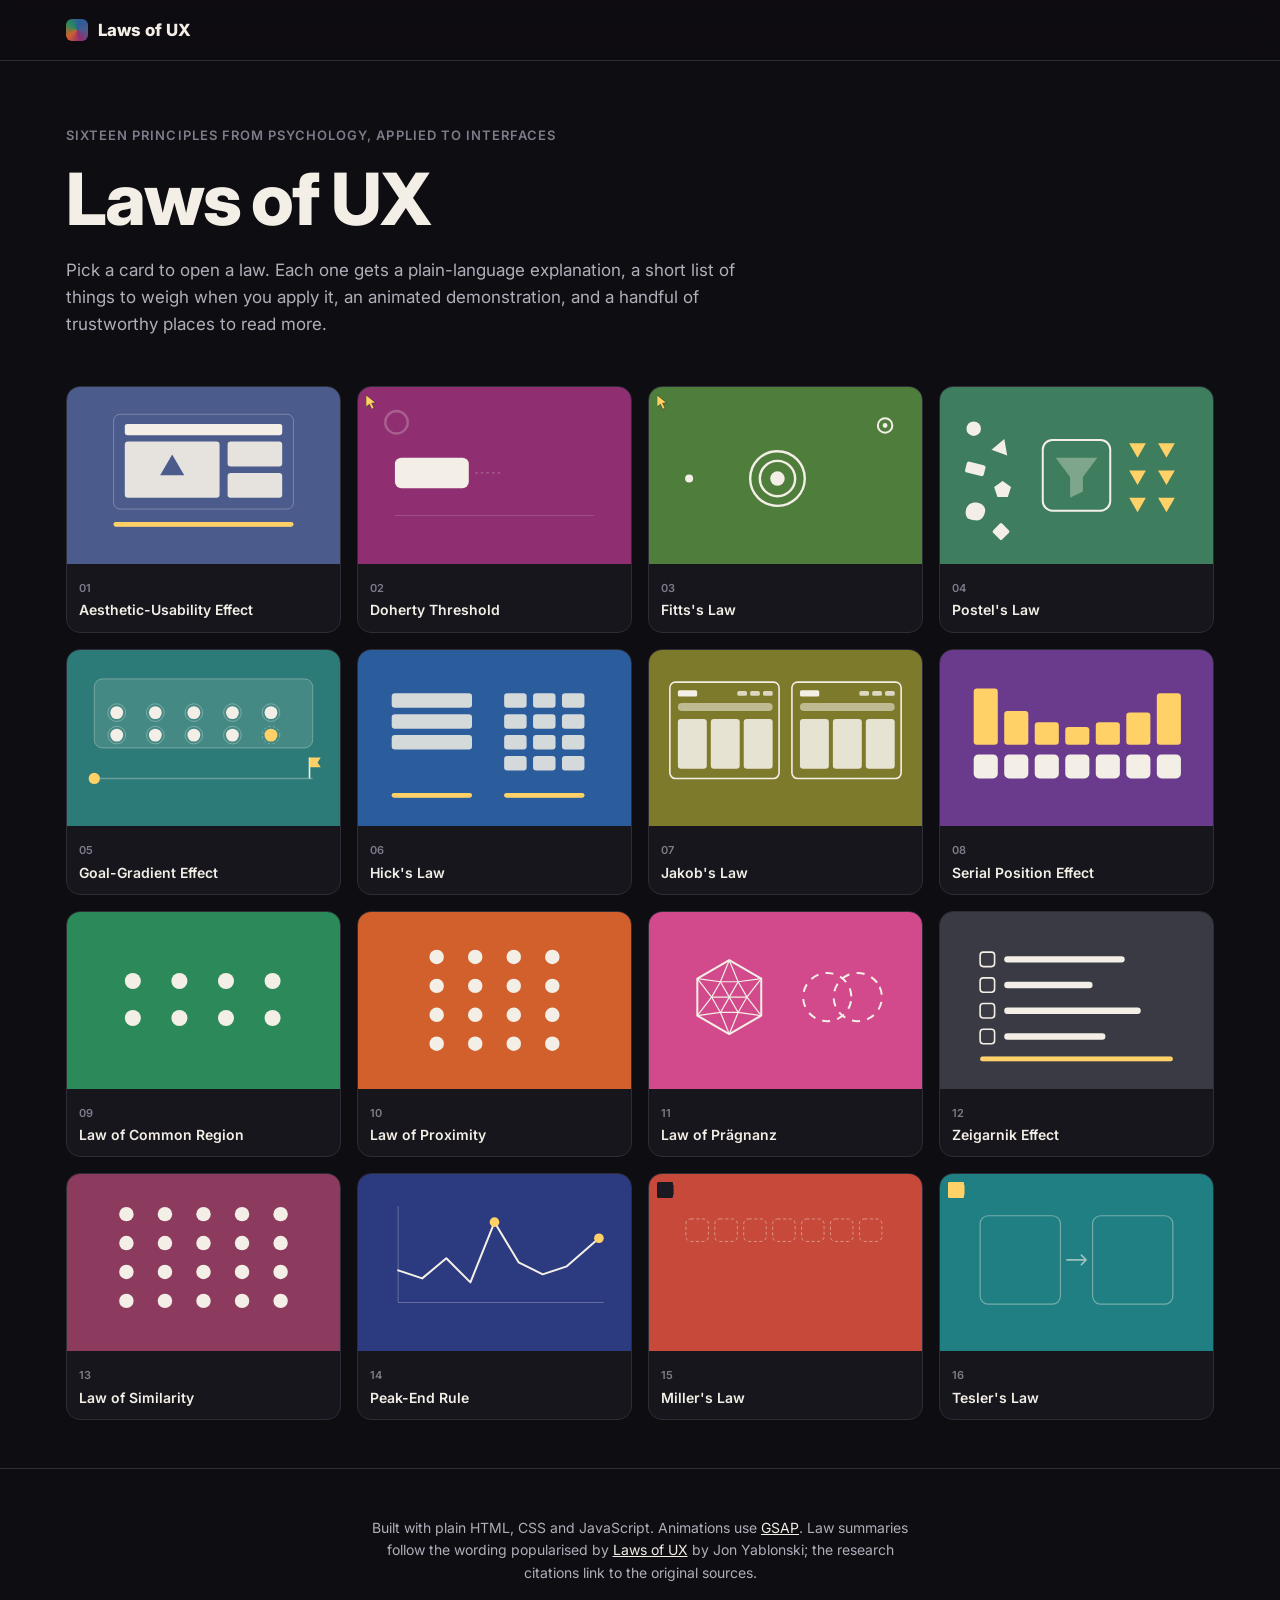
==== commit c29eda57: "New pages for each law" ====
--- a/index.html
+++ b/index.html
@@ -15,34 +15,23 @@
 
   <header class="site-header">
     <div class="site-header__inner">
-      <a class="brand" href="#top" aria-label="Laws of UX, back to top">
+      <a class="brand" href="index.html" aria-label="Laws of UX, home">
         <span class="brand__mark" aria-hidden="true"></span>
         <span>Laws of UX</span>
       </a>
-      <nav class="law-nav" aria-label="Jump to a law">
-        <ul class="law-nav__list" id="law-nav"></ul>
-      </nav>
-      <button class="motion-toggle" id="motion-toggle" type="button" aria-pressed="false">
-        <svg class="motion-toggle__icon motion-toggle__icon--pause" viewBox="0 0 16 16" aria-hidden="true"><rect x="3" y="2" width="3.5" height="12" rx="1"/><rect x="9.5" y="2" width="3.5" height="12" rx="1"/></svg>
-        <svg class="motion-toggle__icon motion-toggle__icon--play" viewBox="0 0 16 16" aria-hidden="true"><path d="M4 2.5v11l9-5.5z"/></svg>
-        <span class="motion-toggle__label">Pause motion</span>
-      </button>
     </div>
   </header>
 
   <main id="main" tabindex="-1">
-    <section class="hero" id="top" aria-labelledby="hero-title">
+    <section class="hero" aria-labelledby="hero-title">
       <p class="eyebrow">Sixteen principles from psychology, applied to interfaces</p>
       <h1 id="hero-title">Laws of UX</h1>
       <p class="hero__lede">
-        Each law below gets a plain-language explanation, a short list of things to weigh when you apply it,
-        an animated demonstration built with SVG and GSAP, and a handful of trustworthy places to read more.
-        Pick a tile to jump straight to a law.
+        Pick a card to open a law. Each one gets a plain-language explanation, a short list of things to weigh
+        when you apply it, an animated demonstration, and a handful of trustworthy places to read more.
       </p>
       <ul class="overview" id="overview" aria-label="All sixteen laws"></ul>
     </section>
-
-    <div id="laws"></div>
   </main>
 
   <footer class="site-footer">
@@ -53,39 +42,6 @@
     </p>
   </footer>
 
-  <template id="law-template">
-    <article class="law">
-      <div class="law__inner">
-        <figure class="law__figure">
-          <div class="tile">
-            <div class="tile__svg"></div>
-          </div>
-          <figcaption class="law__caption">
-            <span class="law__caption-text"></span>
-            <button class="replay" type="button">
-              <svg viewBox="0 0 16 16" aria-hidden="true"><path d="M8 3a5 5 0 1 0 4.9 6h-1.6A3.5 3.5 0 1 1 8 4.5V7l3.5-3L8 1z"/></svg>
-              Replay
-            </button>
-          </figcaption>
-        </figure>
-
-        <div class="law__content">
-          <p class="law__index"></p>
-          <h2 class="law__title"></h2>
-          <p class="law__tagline"></p>
-          <div class="law__description"></div>
-
-          <h3 class="law__subhead">When applying it</h3>
-          <ul class="law__list law__list--considerations"></ul>
-
-          <h3 class="law__subhead">Go deeper</h3>
-          <ul class="law__list law__list--resources"></ul>
-        </div>
-      </div>
-    </article>
-  </template>
-
-  <script src="https://cdn.jsdelivr.net/npm/gsap@3.12.5/dist/gsap.min.js" defer></script>
   <script src="data.js" defer></script>
   <script src="app.js" defer></script>
 </body>
--- a/styles.css
+++ b/styles.css
@@ -133,50 +133,38 @@
     conic-gradient(from 90deg, #4b5b8c, #8f2f72, #d1602c, #2c8a5a, #2b5c9c, #4b5b8c);
 }
 
-.law-nav {
-  flex: 1 1 auto;
-  min-width: 0;
-}
-
-.law-nav__list {
+.site-header__actions {
   display: flex;
+  align-items: center;
+  gap: var(--space-2);
+  margin-left: auto;
+}
+
+.back-link {
+  display: inline-flex;
+  align-items: center;
   gap: 6px;
-  overflow-x: auto;
-  scrollbar-width: none;
-  padding: 4px 2px;
-  -webkit-overflow-scrolling: touch;
-  mask-image: linear-gradient(90deg, transparent, #000 16px, #000 calc(100% - 16px), transparent);
-}
-.law-nav__list::-webkit-scrollbar { display: none; }
-
-.law-nav__link {
-  display: inline-flex;
-  align-items: center;
-  gap: 8px;
-  height: 36px;
-  padding: 0 12px;
+  height: 40px;
+  padding: 0 14px 0 10px;
   border-radius: 999px;
   border: 1px solid var(--border);
   background: var(--surface);
-  color: var(--text-muted);
-  font-size: 0.8125rem;
-  font-weight: 500;
+  color: var(--text);
+  font-size: 0.8125rem;
+  font-weight: 600;
   white-space: nowrap;
   text-decoration: none;
-  transition: background 180ms, color 180ms, border-color 180ms;
-}
-.law-nav__link:hover { color: var(--text); border-color: var(--border-strong); }
-.law-nav__link.is-active {
-  color: var(--text);
-  background: var(--surface-2);
-  border-color: var(--law-color);
-}
-.law-nav__dot {
-  width: 8px;
-  height: 8px;
-  border-radius: 50%;
-  background: var(--law-color);
-  flex-shrink: 0;
+  transition: background 180ms, border-color 180ms;
+}
+.back-link:hover { border-color: var(--border-strong); background: var(--surface-2); }
+.back-link svg {
+  width: 14px;
+  height: 14px;
+  fill: none;
+  stroke: currentColor;
+  stroke-width: 1.75;
+  stroke-linecap: round;
+  stroke-linejoin: round;
 }
 
 .motion-toggle {
@@ -200,6 +188,7 @@
 .motion-toggle__icon--play { display: none; }
 .motion-toggle[aria-pressed="true"] .motion-toggle__icon--pause { display: none; }
 .motion-toggle[aria-pressed="true"] .motion-toggle__icon--play { display: block; }
+.motion-toggle[hidden] { display: none; }
 
 @media (max-width: 640px) {
   .motion-toggle__label { position: absolute; width: 1px; height: 1px; overflow: hidden; clip: rect(0 0 0 0); }
@@ -242,6 +231,13 @@
   grid-template-columns: repeat(auto-fill, minmax(150px, 1fr));
   gap: var(--space-3);
   margin-top: var(--space-7);
+}
+
+@media (min-width: 640px) {
+  .overview {
+    grid-template-columns: repeat(auto-fill, minmax(220px, 1fr));
+    gap: var(--space-4);
+  }
 }
 
 .overview__link {
@@ -285,12 +281,8 @@
 }
 
 /* ------------------------------------------------------------------
-   Law sections
-   ------------------------------------------------------------------ */
-.law {
-  border-top: 1px solid var(--border);
-  scroll-margin-top: calc(var(--header-h) + 8px);
-}
+   Law page
+   ------------------------------------------------------------------ */
 
 .law__inner {
   display: grid;
@@ -477,6 +469,24 @@
 .resource:hover .resource__arrow { transform: translate(2px, -2px); color: var(--text); }
 
 /* ------------------------------------------------------------------
+   More laws (bottom of the law page)
+   ------------------------------------------------------------------ */
+.more { border-top: 1px solid var(--border); }
+
+.more__inner {
+  max-width: var(--max-w);
+  margin: 0 auto;
+  padding: var(--space-7) var(--space-4) var(--space-8);
+}
+
+.more__title {
+  font-size: clamp(1.5rem, 3vw, 2rem);
+  letter-spacing: -0.02em;
+}
+
+.more .overview { margin-top: var(--space-5); }
+
+/* ------------------------------------------------------------------
    Footer
    ------------------------------------------------------------------ */
 .site-footer {
